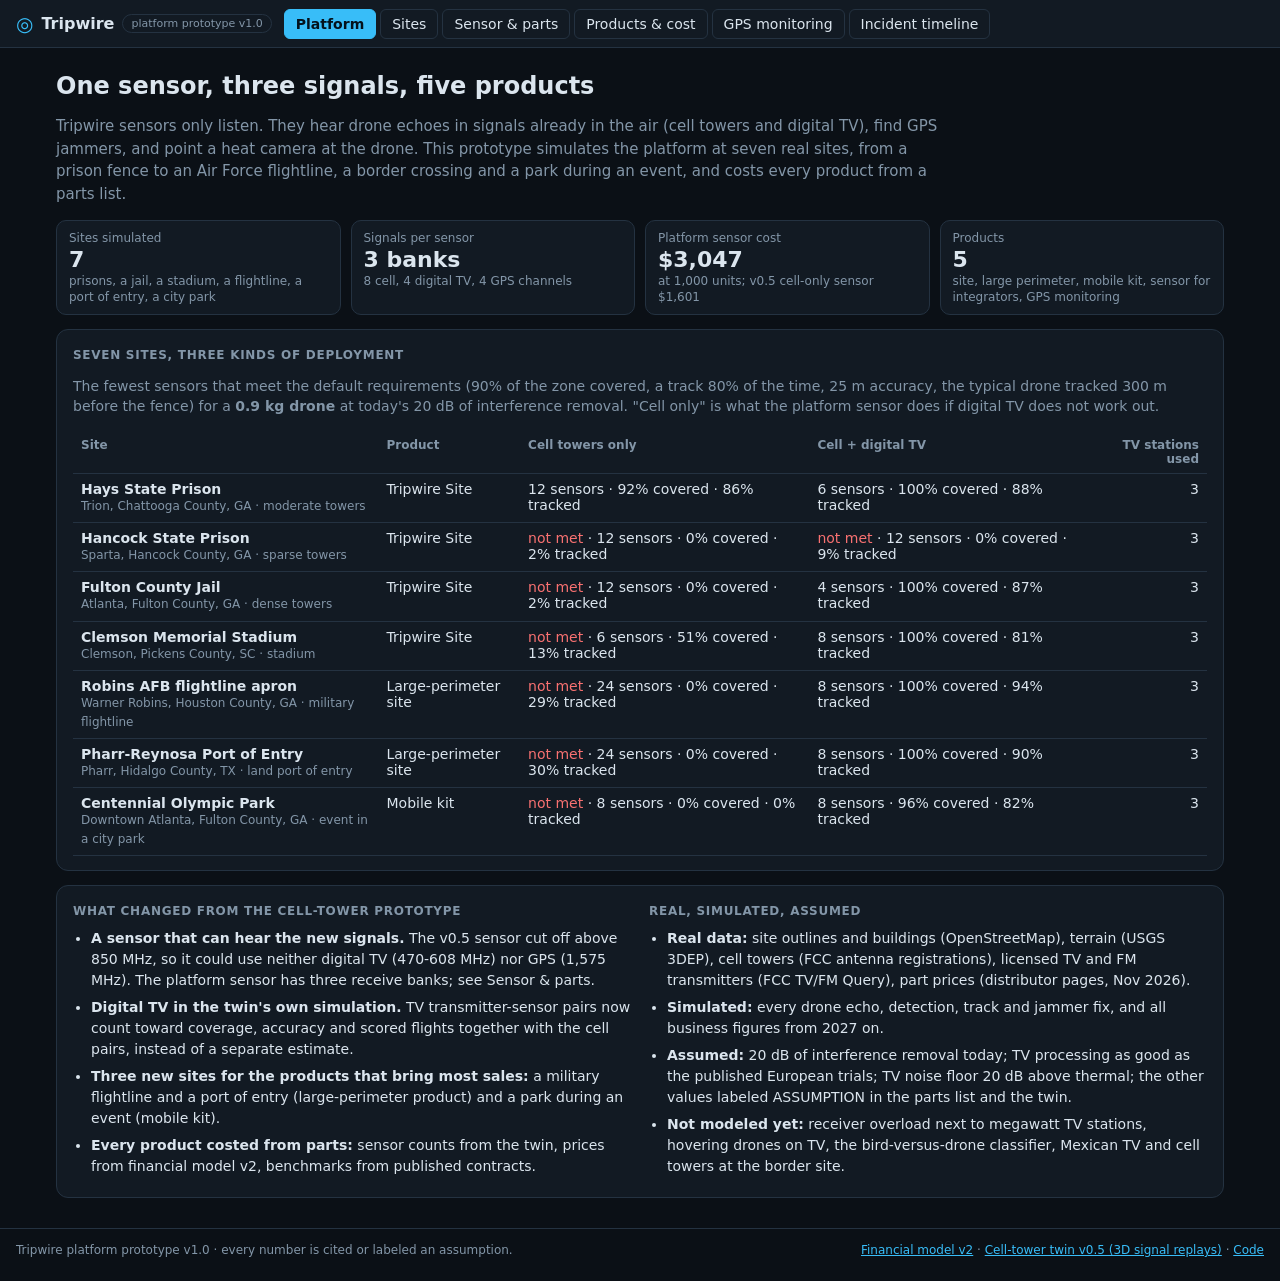
==== prototype/platform/index.html @ 8a62a935 "Platform prototype v1.0: new app (prototype/platform), TV fused into the twin, three-bank sensor par" ====
<!doctype html>
<html lang="en">
<head>
  <meta charset="utf-8" />
  <meta name="viewport" content="width=device-width, initial-scale=1" />
  <title>Tripwire Platform</title>
  <link rel="stylesheet" href="style.css" />
</head>
<body>
  <header>
    <div class="brand"><span class="logo">◎</span> Tripwire <span class="tag">platform prototype v1.0</span></div>
    <nav class="tabbar" role="tablist">
      <button role="tab" data-tab="platform" class="on">Platform</button>
      <button role="tab" data-tab="sites">Sites</button>
      <button role="tab" data-tab="sensor">Sensor &amp; parts</button>
      <button role="tab" data-tab="products">Products &amp; cost</button>
      <button role="tab" data-tab="gnss">GPS monitoring</button>
      <button role="tab" data-tab="timeline">Incident timeline</button>
    </nav>
  </header>

  <section class="tab on" id="tab-platform"><div class="page">
    <div class="hero">
      <h1>One sensor, three signals, five products</h1>
      <p class="lead">Tripwire sensors only listen. They hear drone echoes in signals already in the air (cell towers and digital TV), find GPS jammers, and point a heat camera at the drone. This prototype simulates the platform at seven real sites, from a prison fence to an Air Force flightline, a border crossing and a park during an event, and costs every product from a parts list.</p>
    </div>
    <div class="kpis" id="pfKpis"></div>
    <div class="sec">
      <h2>Seven sites, three kinds of deployment</h2>
      <p class="note">The fewest sensors that meet the default requirements (90% of the zone covered, a track 80% of the time, 25 m accuracy, the typical drone tracked 300 m before the fence) for a <b>0.9 kg drone</b> at today's 20 dB of interference removal. "Cell only" is what the platform sensor does if digital TV does not work out.</p>
      <div class="scrollx"><table class="cmp" id="pfSites"></table></div>
    </div>
    <div class="sec two">
      <div><h2>What changed from the cell-tower prototype</h2><ul class="list" id="pfChanged"></ul></div>
      <div><h2>Real, simulated, assumed</h2><ul class="list" id="pfReal"></ul></div>
    </div>
  </div></section>

  <section class="tab" id="tab-sites"><div class="page">
    <div class="ctlbar">
      <div class="seg" id="stSite"></div>
      <div class="seg" id="stDrone"></div>
      <div class="seg" id="stInterf"></div>
      <div class="seg" id="stBuild"></div>
      <div class="seg" id="stN"></div>
    </div>
    <div class="grid2">
      <div class="sec"><h2 id="stMapTitle">Coverage</h2><canvas id="stMap" width="560" height="560"></canvas>
        <div class="legend"><span><i class="sw s2"></i>located (3+ signal-sensor pairs)</span><span><i class="sw s1"></i>detected only</span><span><i class="sw s0"></i>not seen</span><span><i class="sw sz"></i>protected zone (outline + 150 m)</span><span><i class="dot"></i>sensor</span></div>
        <p class="note small" id="stMapNote"></p></div>
      <div>
        <div class="sec"><h2 id="stHead"></h2><p class="note" id="stFacts"></p><div class="checks" id="stChecks"></div></div>
        <div class="sec"><h2>What it costs</h2><div class="cards" id="stCost"></div><p class="note small" id="stCostNote"></p></div>
        <div class="sec"><h2>Signals used</h2><p class="note small" id="stSignals"></p></div>
      </div>
    </div>
  </div></section>

  <section class="tab" id="tab-sensor"><div class="page">
    <div class="hero"><h1>The platform sensor</h1><p class="lead" id="snLead"></p></div>
    <div class="banks" id="snBanks"></div>
    <div class="sec"><h2>Receiver board, 16 channels <span class="hint" id="snBoardHint"></span></h2><div class="scrollx"><table class="cmp bom" id="snBoard"></table></div><p class="note small" id="snBoardNote"></p></div>
    <div class="sec"><h2>The whole sensor</h2><div class="scrollx"><table class="cmp bom" id="snSensor"></table></div><p class="note small" id="snSensorNote"></p></div>
    <div class="sec two">
      <div><h2>Seed sensor (off-the-shelf radios, 2027-2029)</h2><div class="scrollx"><table class="cmp bom" id="snSeed"></table></div></div>
      <div><h2>What is still open</h2><ul class="list" id="snOpen"></ul></div>
    </div>
  </div></section>

  <section class="tab" id="tab-products"><div class="page">
    <div class="hero"><h1>Five products from one sensor</h1><p class="lead">Each product is the same sensor with what it needs around it. Our cost comes from the parts list and the twin's sensor counts; the price is the financial model v2 plan price; the benchmark is the cheapest comparable system we found.</p></div>
    <div class="scrollx"><table class="cmp" id="prTable"></table></div>
    <div class="cardgrid" id="prCards"></div>
  </div></section>

  <section class="tab" id="tab-gnss"><div class="page">
    <div class="hero"><h1>GPS jammer locator</h1><p class="lead">The same sensors listen on GPS L1 through their 4-element GPS array. A jammer raises the noise at every sensor; differences in arrival time and the bearings place it.</p></div>
    <div class="ctlbar"><div class="seg" id="gnSite"></div><div class="seg" id="gnClock"></div></div>
    <div class="grid2">
      <div class="sec"><h2>Error placing a 10 mW car jammer</h2><canvas id="gnMap" width="520" height="520"></canvas>
        <div class="legend"><span><i class="sw g1"></i>under 25 m</span><span><i class="sw g2"></i>under 100 m</span><span><i class="sw g3"></i>under 300 m</span><span><i class="sw g4"></i>worse</span><span><i class="sw g0"></i>not heard by enough sensors</span></div></div>
      <div class="sec"><h2>Three jammer positions</h2><div class="scrollx"><table class="cmp" id="gnTable"></table></div><p class="note small" id="gnNote"></p></div>
    </div>
  </div></section>

  <section class="tab" id="tab-timeline"><div class="page">
    <div class="hero"><h1>A contraband drop at Hays, second by second</h1><p class="lead" id="tlHead"></p></div>
    <ol class="timeline" id="tlEvents"></ol>
    <h2>Real cases at our kinds of site</h2>
    <div class="cardgrid" id="tlCases"></div>
  </div></section>

  <footer>
    <span>Tripwire platform prototype v1.0 · every number is cited or labeled an assumption.</span>
    <span id="links"></span>
  </footer>
  <script type="module" src="app.js"></script>
</body>
</html>
---- prototype/platform/style.css ----
:root {
  --bg: #0b1016; --panel: #121a23; --panel2: #18222d; --line: #243241; --text: #dbe5ee; --muted: #8396a8;
  --accent: #38bdf8; --ok: #34d399; --warn: #fbbf24; --bad: #f87171; --tv: #c4b5fd;
  font-family: ui-sans-serif, system-ui, -apple-system, 'Segoe UI', Roboto, sans-serif;
  color-scheme: dark;
}
* { box-sizing: border-box; }
html, body { margin: 0; background: var(--bg); color: var(--text); font-size: 14px; }
header { position: sticky; top: 0; z-index: 5; min-height: 48px; display: flex; flex-wrap: wrap; align-items: center; gap: 12px; padding: 6px 16px; border-bottom: 1px solid var(--line); background: var(--panel); }
.brand { font-weight: 650; font-size: 16px; display: flex; align-items: center; gap: 8px; white-space: nowrap; }
.logo { color: var(--accent); font-size: 20px; }
.tag { font-size: 11px; font-weight: 500; color: var(--muted); border: 1px solid var(--line); border-radius: 999px; padding: 2px 8px; }
.tabbar { display: flex; flex-wrap: wrap; gap: 4px; }
.tabbar button, .seg button { background: transparent; color: var(--text); border: 1px solid var(--line); border-radius: 6px; padding: 6px 11px; font: inherit; cursor: pointer; }
.tabbar button.on, .seg button.on { background: var(--accent); color: #04121c; border-color: var(--accent); font-weight: 600; }
.tab { display: none; } .tab.on { display: block; }
.page { max-width: 1200px; margin: 0 auto; padding: 16px; }
.hero h1 { font-size: 24px; margin: 8px 0 6px; }
.lead { color: var(--muted); font-size: 15px; line-height: 1.5; max-width: 900px; }
h2 { font-size: 12px; text-transform: uppercase; letter-spacing: .06em; color: var(--muted); margin: 4px 0 10px; font-weight: 650; }
.hint { text-transform: none; letter-spacing: 0; font-weight: 400; }
.sec { border: 1px solid var(--line); border-radius: 12px; background: var(--panel); padding: 14px 16px; margin: 14px 0; }
.two { display: grid; grid-template-columns: 1fr 1fr; gap: 18px; }
.sec.two > div { min-width: 0; }
.grid2 { display: grid; grid-template-columns: minmax(0, 600px) minmax(0, 1fr); gap: 14px; }
.note { color: var(--muted); line-height: 1.45; }
.small { font-size: 12px; }
.scrollx { overflow-x: auto; }
table.cmp { border-collapse: collapse; width: 100%; font-variant-numeric: tabular-nums; }
table.cmp th, table.cmp td { padding: 7px 8px; border-bottom: 1px solid var(--line); text-align: right; vertical-align: top; }
table.cmp th { color: var(--muted); font-weight: 600; font-size: 12px; }
table.cmp .l { text-align: left; }
table.cmp tr.total td { font-weight: 700; border-top: 2px solid var(--line); }
table.bom td.src { text-align: left; color: var(--muted); font-size: 12px; max-width: 360px; }
.ok { color: var(--ok); } .bad { color: var(--bad); } .warn { color: var(--warn); } .tvc { color: var(--tv); }
a { color: var(--accent); }
.kpis { display: grid; grid-template-columns: repeat(auto-fit, minmax(170px, 1fr)); gap: 10px; margin: 12px 0; }
.kpi { background: var(--panel); border: 1px solid var(--line); border-radius: 10px; padding: 10px 12px; }
.kpi small { display: block; color: var(--muted); font-size: 12px; }
.kpi b { display: block; font-size: 22px; margin-top: 2px; }
.kpi span { color: var(--muted); font-size: 12px; }
.list { margin: 0; padding-left: 18px; line-height: 1.5; } .list li { margin-bottom: 6px; }
.ctlbar { display: flex; flex-wrap: wrap; gap: 14px; margin: 6px 0 4px; }
.seg { display: flex; flex-wrap: wrap; gap: 4px; align-items: center; }
.seg .lab { color: var(--muted); font-size: 12px; margin-right: 4px; }
.seg button { font-size: 12px; padding: 5px 9px; }
canvas { width: 100%; height: auto; background: #0e151d; border-radius: 8px; display: block; }
.legend { display: flex; flex-wrap: wrap; gap: 6px 14px; color: var(--muted); font-size: 12px; margin-top: 8px; }
.sw { display: inline-block; width: 12px; height: 12px; border-radius: 3px; margin-right: 5px; vertical-align: -2px; }
.sw.s2 { background: #2f8f6a; } .sw.s1 { background: #8a6d1f; } .sw.s0 { background: #1b2530; border: 1px solid var(--line); } .sw.sz { border: 2px dashed #dbe5ee; }
.sw.g1 { background: #2E6B45; } .sw.g2 { background: #7FA88A; } .sw.g3 { background: #D9C79A; } .sw.g4 { background: #D9480F; } .sw.g0 { background: #3a4552; }
.dot { display: inline-block; width: 9px; height: 9px; border-radius: 50%; background: var(--accent); margin-right: 5px; }
.checks { display: grid; grid-template-columns: repeat(auto-fit, minmax(150px, 1fr)); gap: 8px; margin-top: 10px; }
.check { border: 1px solid var(--line); border-radius: 8px; padding: 8px 10px; }
.check small { display: block; color: var(--muted); font-size: 12px; } .check b { font-size: 18px; } .check span { display: block; font-size: 12px; margin-top: 2px; }
.check.pass { border-color: rgba(52, 211, 153, .6); } .check.fail { border-color: rgba(248, 113, 113, .6); }
.cards { display: grid; grid-template-columns: repeat(auto-fit, minmax(150px, 1fr)); gap: 8px; }
.card { background: var(--panel2); border-radius: 8px; padding: 8px 10px; } .card small { display: block; color: var(--muted); font-size: 12px; } .card b { display: block; font-size: 17px; margin-top: 2px; }
.banks { display: grid; grid-template-columns: repeat(auto-fit, minmax(240px, 1fr)); gap: 10px; margin: 10px 0; }
.bank { border: 1px solid var(--line); border-radius: 10px; padding: 12px; background: var(--panel); }
.bank h3 { margin: 0 0 4px; font-size: 15px; } .bank p { margin: 4px 0; color: var(--muted); line-height: 1.4; }
.bank.cell { border-top: 3px solid var(--accent); } .bank.tv { border-top: 3px solid var(--tv); } .bank.gps { border-top: 3px solid var(--warn); } .bank.core { border-top: 3px solid var(--muted); }
.cardgrid { display: grid; grid-template-columns: repeat(auto-fit, minmax(320px, 1fr)); gap: 12px; margin: 12px 0; }
.pcard { border: 1px solid var(--line); border-radius: 12px; background: var(--panel); padding: 12px 14px; }
.pcard h3 { margin: 0 0 4px; font-size: 16px; } .pcard p { color: var(--muted); margin: 4px 0 8px; line-height: 1.4; }
.pcard table { width: 100%; border-collapse: collapse; font-size: 13px; } .pcard td { padding: 4px 0; border-bottom: 1px solid var(--line); } .pcard td:last-child { text-align: right; font-variant-numeric: tabular-nums; }
.timeline { list-style: none; padding: 0; margin: 8px 0 16px; display: flex; flex-direction: column; gap: 6px; }
.timeline .ev { display: grid; grid-template-columns: 64px 130px 1fr; gap: 10px; padding: 8px 10px; border-left: 3px solid #A29E96; background: var(--panel); border-radius: 0 6px 6px 0; }
.timeline .t { font-family: ui-monospace, Menlo, monospace; font-weight: 600; } .timeline .who { font-weight: 600; }
.timeline .detect { border-color: var(--ok); } .timeline .camera { border-color: var(--tv); } .timeline .drone { border-color: var(--bad); } .timeline .people { border-color: var(--warn); } .timeline .evidence { border-color: var(--accent); }
footer { display: flex; flex-wrap: wrap; justify-content: space-between; gap: 10px; padding: 14px 16px 24px; color: var(--muted); font-size: 12px; border-top: 1px solid var(--line); }
@media (max-width: 860px) { .grid2, .two { grid-template-columns: 1fr; } .timeline .ev { grid-template-columns: 52px 1fr; } .timeline .who { grid-column: 2; } }
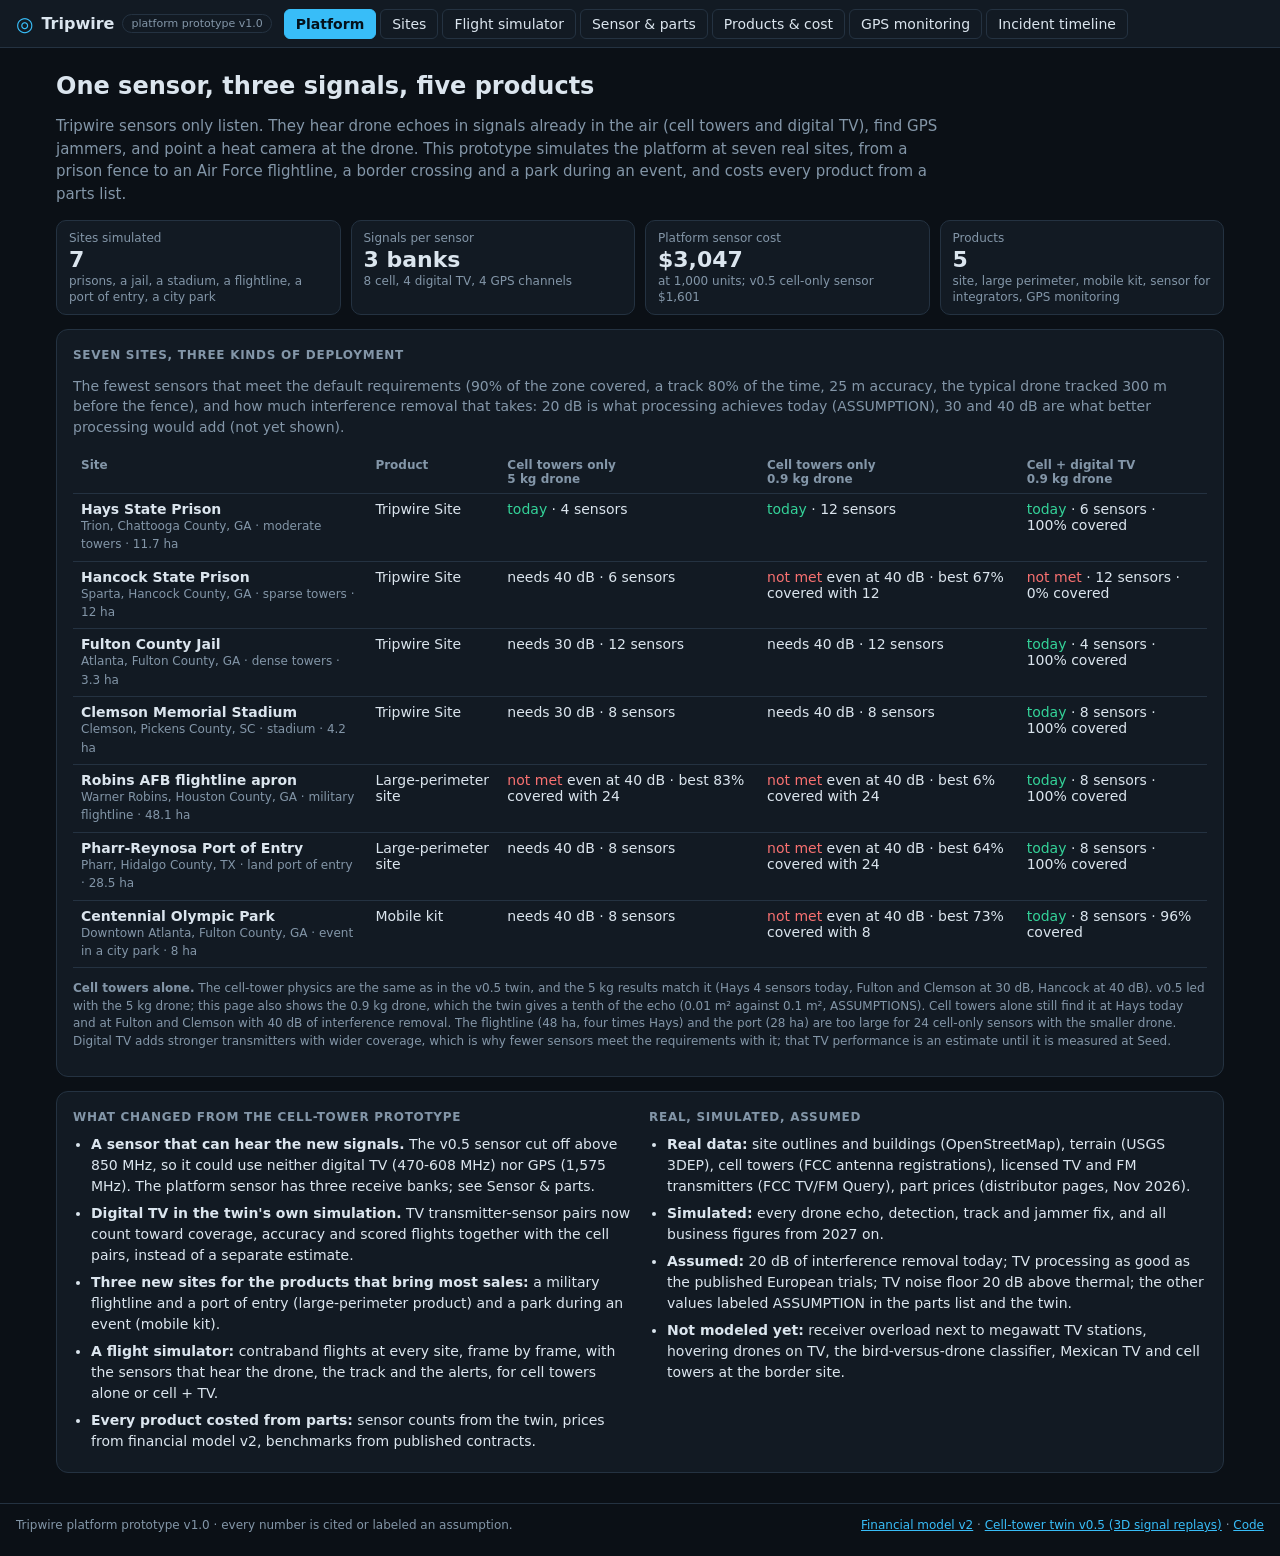
==== commit 7ee18726: "Platform v1.0: flight simulator tab, cell-only results for both drones, model v2 fed from the platfo" ====
--- a/prototype/platform/index.html
+++ b/prototype/platform/index.html
@@ -12,6 +12,7 @@
     <nav class="tabbar" role="tablist">
       <button role="tab" data-tab="platform" class="on">Platform</button>
       <button role="tab" data-tab="sites">Sites</button>
+      <button role="tab" data-tab="sim">Flight simulator</button>
       <button role="tab" data-tab="sensor">Sensor &amp; parts</button>
       <button role="tab" data-tab="products">Products &amp; cost</button>
       <button role="tab" data-tab="gnss">GPS monitoring</button>
@@ -27,8 +28,9 @@
     <div class="kpis" id="pfKpis"></div>
     <div class="sec">
       <h2>Seven sites, three kinds of deployment</h2>
-      <p class="note">The fewest sensors that meet the default requirements (90% of the zone covered, a track 80% of the time, 25 m accuracy, the typical drone tracked 300 m before the fence) for a <b>0.9 kg drone</b> at today's 20 dB of interference removal. "Cell only" is what the platform sensor does if digital TV does not work out.</p>
+      <p class="note">The fewest sensors that meet the default requirements (90% of the zone covered, a track 80% of the time, 25 m accuracy, the typical drone tracked 300 m before the fence), and how much interference removal that takes: 20 dB is what processing achieves today (ASSUMPTION), 30 and 40 dB are what better processing would add (not yet shown).</p>
       <div class="scrollx"><table class="cmp" id="pfSites"></table></div>
+      <p class="note small"><b>Cell towers alone.</b> The cell-tower physics are the same as in the v0.5 twin, and the 5 kg results match it (Hays 4 sensors today, Fulton and Clemson at 30 dB, Hancock at 40 dB). v0.5 led with the 5 kg drone; this page also shows the 0.9 kg drone, which the twin gives a tenth of the echo (0.01 m&sup2; against 0.1 m&sup2;, ASSUMPTIONS). Cell towers alone still find it at Hays today and at Fulton and Clemson with 40 dB of interference removal. The flightline (48 ha, four times Hays) and the port (28 ha) are too large for 24 cell-only sensors with the smaller drone. Digital TV adds stronger transmitters with wider coverage, which is why fewer sensors meet the requirements with it; that TV performance is an estimate until it is measured at Seed.</p>
     </div>
     <div class="sec two">
       <div><h2>What changed from the cell-tower prototype</h2><ul class="list" id="pfChanged"></ul></div>
@@ -52,6 +54,27 @@
         <div class="sec"><h2 id="stHead"></h2><p class="note" id="stFacts"></p><div class="checks" id="stChecks"></div></div>
         <div class="sec"><h2>What it costs</h2><div class="cards" id="stCost"></div><p class="note small" id="stCostNote"></p></div>
         <div class="sec"><h2>Signals used</h2><p class="note small" id="stSignals"></p></div>
+      </div>
+    </div>
+  </div></section>
+
+  <section class="tab" id="tab-sim"><div class="page">
+    <div class="ctlbar">
+      <div class="seg" id="smSite"></div>
+      <div class="seg" id="smDrone"></div>
+      <div class="seg" id="smSig"></div>
+      <div class="seg" id="smInterf"></div>
+      <div class="seg" id="smFlight"></div>
+    </div>
+    <div class="grid2">
+      <div class="sec"><h2 id="smTitle">Flight</h2><canvas id="smMap" width="620" height="620"></canvas>
+        <div class="player"><button id="smPlay">Play</button><div class="seg" id="smSpeed"></div><input type="range" id="smTime" min="0" max="100" value="0"><span id="smClock" class="mono">0 s</span></div>
+        <div class="legend"><span><i class="ln cl"></i>sensor hears the drone in a cell-tower echo</span><span><i class="ln tvl"></i>in a TV echo</span><span><i class="dot dr"></i>drone (true position)</span><span><i class="dot tk"></i>Tripwire track</span><span><i class="dot lc"></i>located, track not confirmed yet</span><span><i class="tri"></i>cell tower (outline: beyond the view)</span><span><i class="dot tvd"></i>TV station direction</span><span><i class="sw s2"></i>coverage map behind</span></div>
+      </div>
+      <div>
+        <div class="sec"><h2>Now</h2><div class="cards" id="smNow"></div></div>
+        <div class="sec"><h2>What happens on this flight</h2><ol class="timeline" id="smEvents"></ol></div>
+        <div class="sec"><h2>This flight in numbers</h2><div class="cards" id="smSum"></div><p class="note small" id="smNote"></p></div>
       </div>
     </div>
   </div></section>
--- a/prototype/platform/style.css
+++ b/prototype/platform/style.css
@@ -68,5 +68,16 @@
 .timeline .ev { display: grid; grid-template-columns: 64px 130px 1fr; gap: 10px; padding: 8px 10px; border-left: 3px solid #A29E96; background: var(--panel); border-radius: 0 6px 6px 0; }
 .timeline .t { font-family: ui-monospace, Menlo, monospace; font-weight: 600; } .timeline .who { font-weight: 600; }
 .timeline .detect { border-color: var(--ok); } .timeline .camera { border-color: var(--tv); } .timeline .drone { border-color: var(--bad); } .timeline .people { border-color: var(--warn); } .timeline .evidence { border-color: var(--accent); }
+.player { display: flex; align-items: center; gap: 10px; margin-top: 8px; flex-wrap: wrap; }
+.player button#smPlay { background: var(--accent); color: #04121c; border: 0; border-radius: 6px; padding: 6px 14px; font: inherit; font-weight: 600; cursor: pointer; }
+.player input[type=range] { flex: 1; min-width: 140px; }
+.mono { font-family: ui-monospace, Menlo, monospace; }
+.ln { display: inline-block; width: 16px; height: 0; border-top: 2px solid; margin-right: 5px; vertical-align: 3px; } .ln.cl { border-color: #38bdf8; } .ln.tvl { border-color: #c4b5fd; }
+.dot.dr { background: #f87171; } .dot.tk { background: #34d399; } .dot.lc { background: #fbbf24; }
+.tri { display: inline-block; width: 0; height: 0; border-left: 5px solid transparent; border-right: 5px solid transparent; border-bottom: 9px solid #8396a8; margin-right: 5px; }
+.card.live b { color: var(--ok); } .card.warnc b { color: var(--warn); } .card.off b { color: var(--muted); }
 footer { display: flex; flex-wrap: wrap; justify-content: space-between; gap: 10px; padding: 14px 16px 24px; color: var(--muted); font-size: 12px; border-top: 1px solid var(--line); }
 @media (max-width: 860px) { .grid2, .two { grid-template-columns: 1fr; } .timeline .ev { grid-template-columns: 52px 1fr; } .timeline .who { grid-column: 2; } }
+#smEvents .ev { cursor: pointer; opacity: .5; font-size: 13px; grid-template-columns: 48px 76px 1fr; }
+#smEvents .ev.past { opacity: 1; }
+.dot.tvd { background: #c4b5fd; }
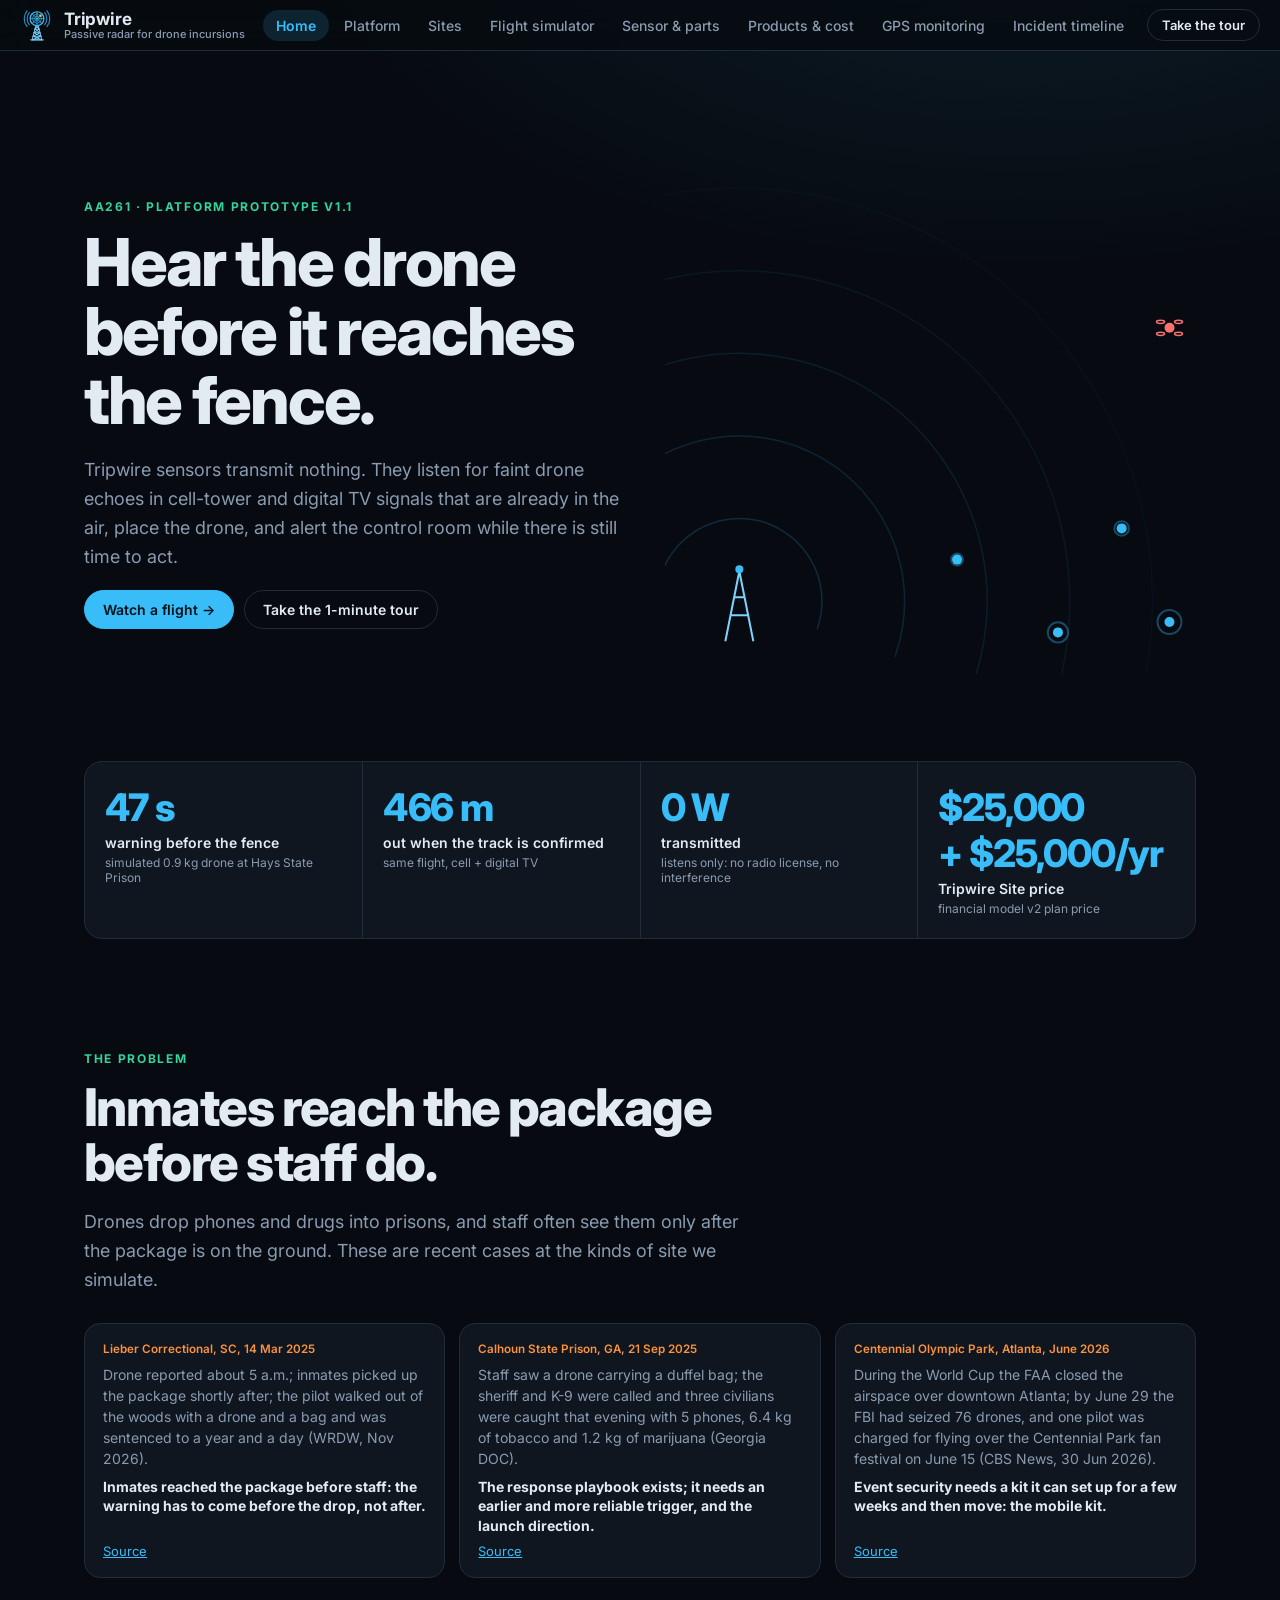
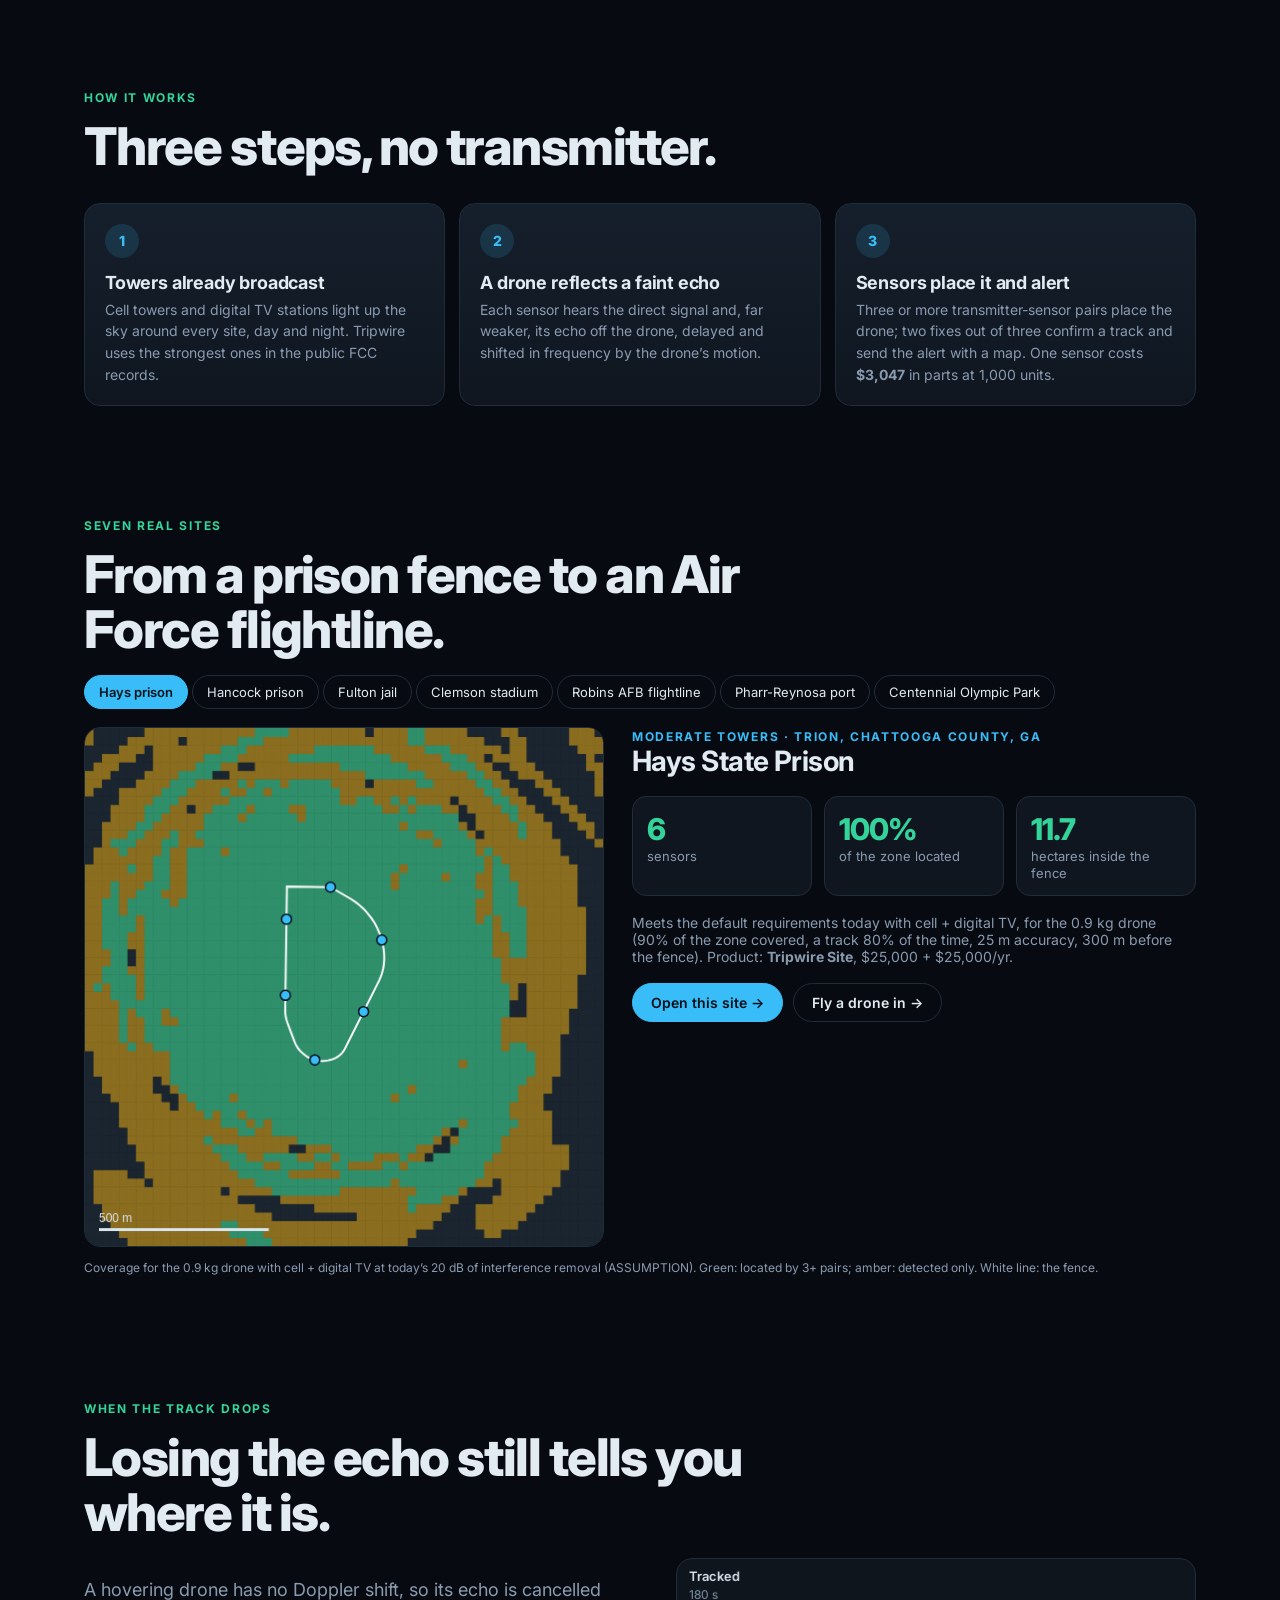
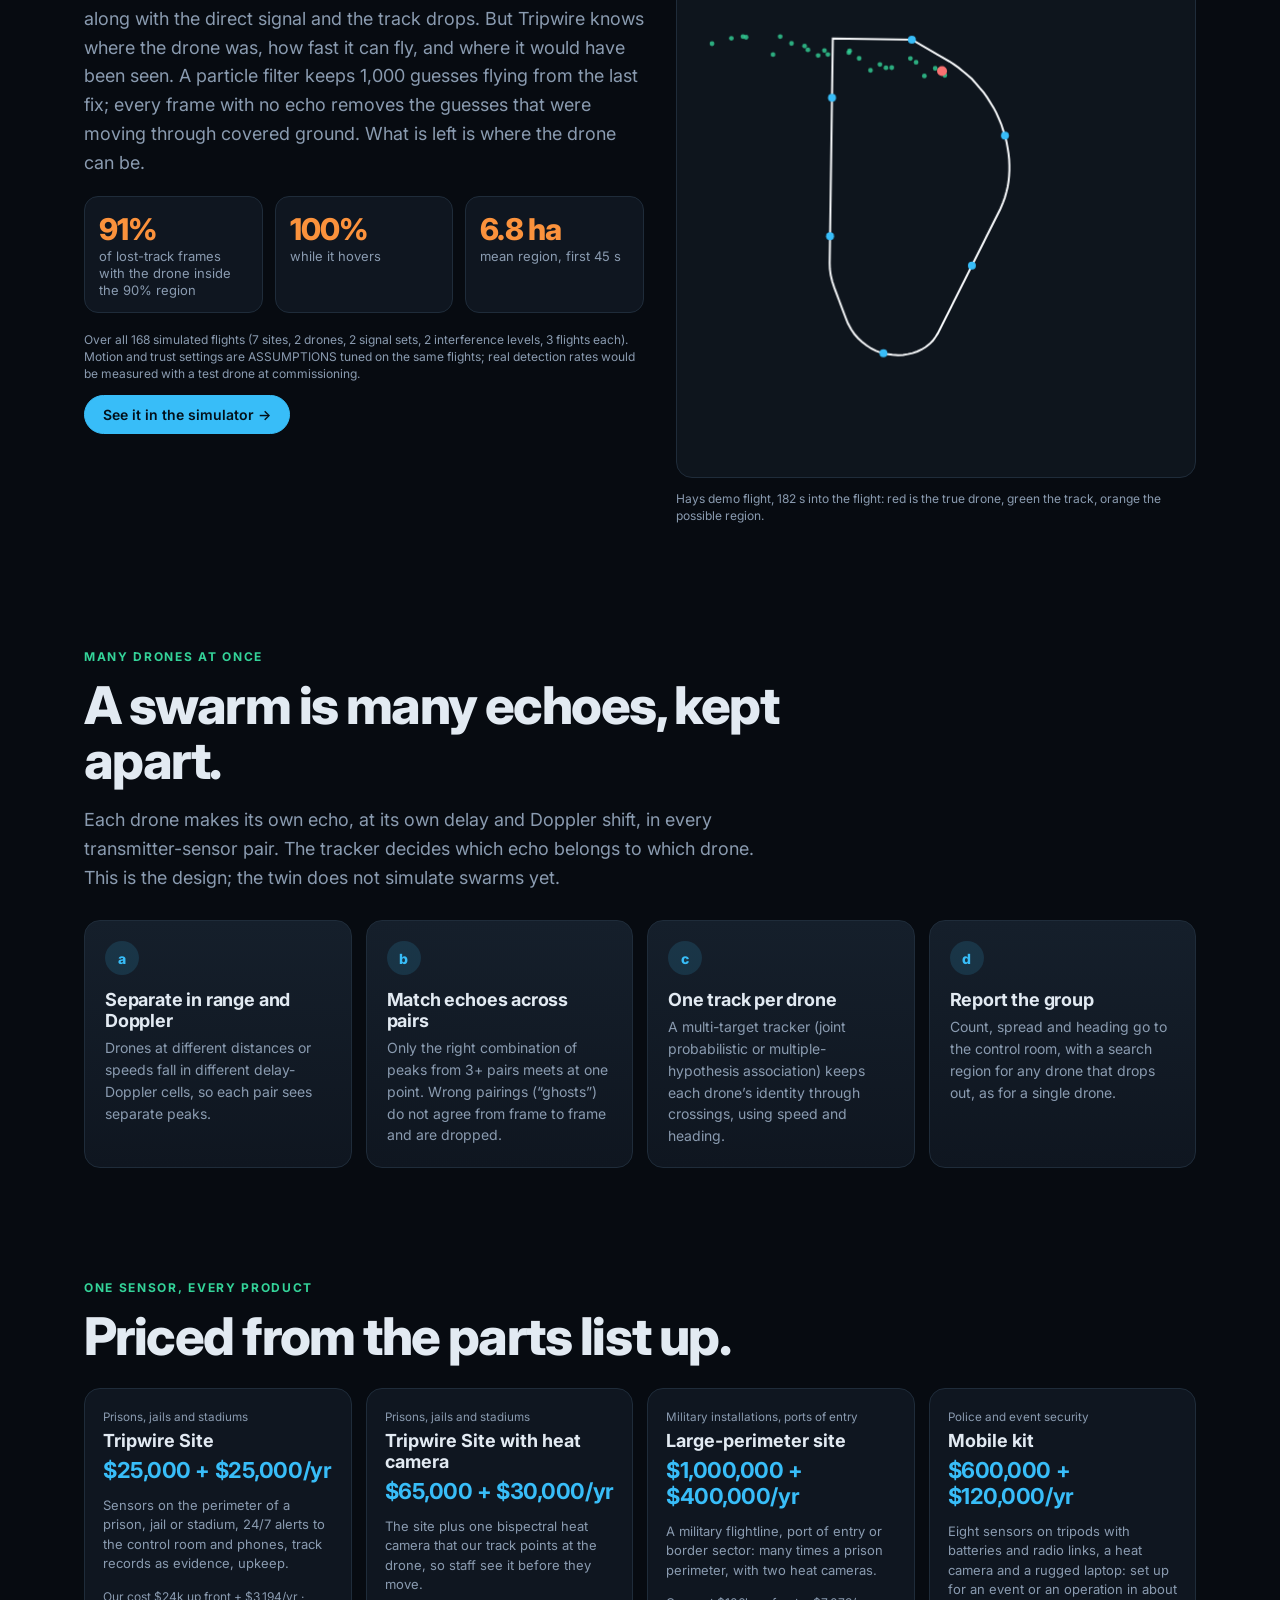
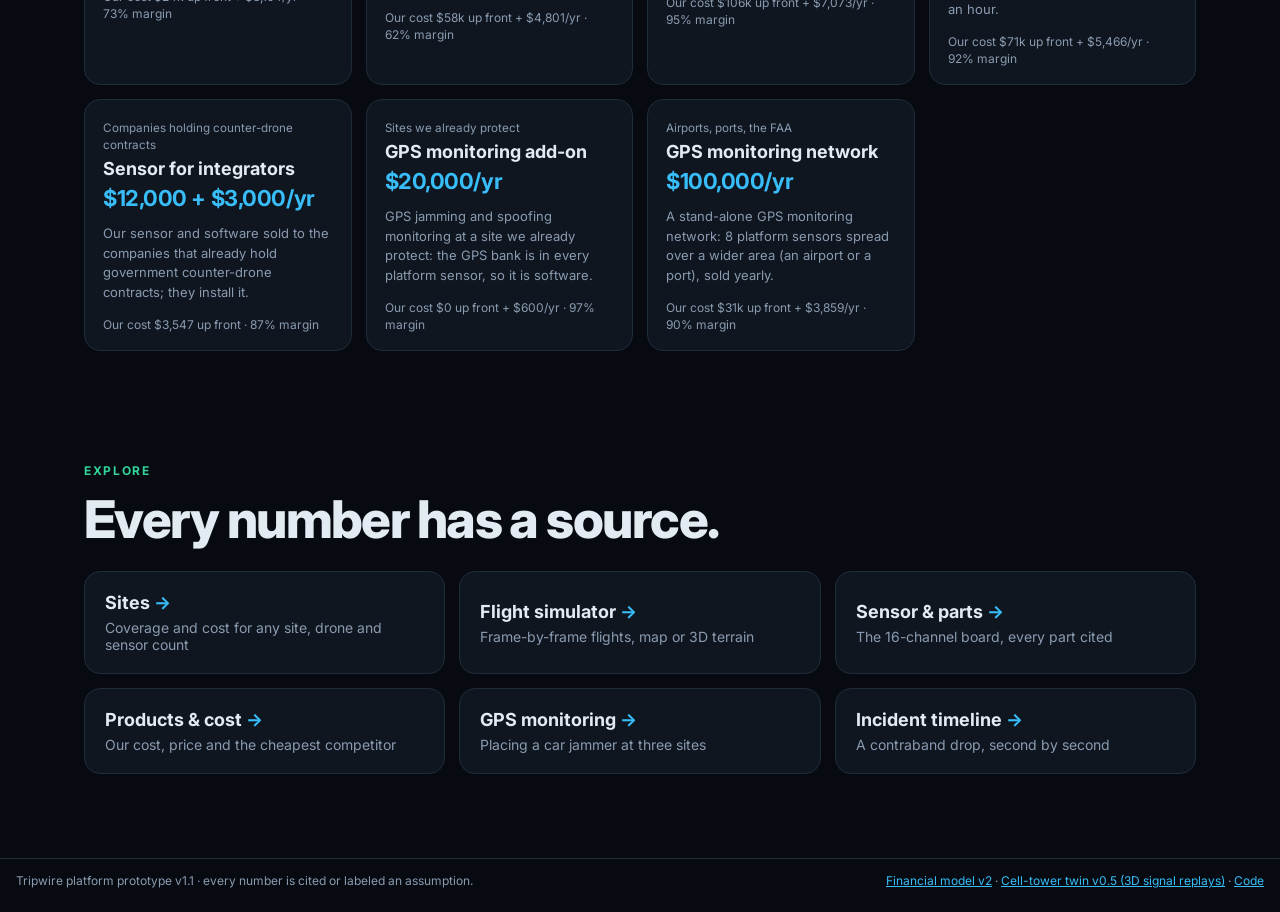
==== commit 299a0cc0: "Platform app v1.1: lost-track search region, Home page, guided tour, logo - searchzone.js: particle " ====
--- a/prototype/platform/index.html
+++ b/prototype/platform/index.html
@@ -4,13 +4,18 @@
   <meta charset="utf-8" />
   <meta name="viewport" content="width=device-width, initial-scale=1" />
   <title>Tripwire Platform</title>
+  <link rel="icon" href="brand/logo-a.svg" type="image/svg+xml" />
+  <link rel="preconnect" href="https://fonts.googleapis.com" />
+  <link href="https://fonts.googleapis.com/css2?family=Inter:wght@400;500;600;700;800&display=swap" rel="stylesheet" />
   <link rel="stylesheet" href="style.css" />
+  <script type="importmap">{ "imports": { "three": "https://unpkg.com/three@0.160.0/build/three.module.js", "three/addons/": "https://unpkg.com/three@0.160.0/examples/jsm/" } }</script>
 </head>
 <body>
   <header>
-    <div class="brand"><span class="logo">◎</span> Tripwire <span class="tag">platform prototype v1.0</span></div>
+    <a class="brand" href="#home" data-go="home"><img src="brand/logo-a.svg" alt="" width="34" height="34"><span><b>Tripwire</b><small>Passive radar for drone incursions</small></span></a>
     <nav class="tabbar" role="tablist">
-      <button role="tab" data-tab="platform" class="on">Platform</button>
+      <button role="tab" data-tab="home" class="on">Home</button>
+      <button role="tab" data-tab="platform">Platform</button>
       <button role="tab" data-tab="sites">Sites</button>
       <button role="tab" data-tab="sim">Flight simulator</button>
       <button role="tab" data-tab="sensor">Sensor &amp; parts</button>
@@ -18,9 +23,93 @@
       <button role="tab" data-tab="gnss">GPS monitoring</button>
       <button role="tab" data-tab="timeline">Incident timeline</button>
     </nav>
+    <button class="pill ghost tourbtn" id="tourBtn">Take the tour</button>
   </header>
 
-  <section class="tab on" id="tab-platform"><div class="page">
+  <section class="tab on" id="tab-home">
+    <div class="story hero2">
+      <div id="hmHeroText">
+        <p class="kicker rv">AA261 · platform prototype v1.1</p>
+        <h1 class="rv">Hear the drone before it reaches the fence.</h1>
+        <p class="lead rv">Tripwire sensors transmit nothing. They listen for faint drone echoes in cell-tower and digital TV signals that are already in the air, place the drone, and alert the control room while there is still time to act.</p>
+        <div class="row rv"><button class="pill" id="hmWatch">Watch a flight →</button><button class="pill ghost" id="hmTour">Take the 1-minute tour</button></div>
+      </div>
+      <canvas id="hmHero" aria-label="Illustration: a tower broadcasts, the drone reflects, sensors hear the echo"></canvas>
+    </div>
+    <div class="story tight"><div class="stats" id="hmStats"></div></div>
+
+    <div class="story">
+      <p class="kicker rv">The problem</p>
+      <h2 class="big rv">Inmates reach the package before staff do.</h2>
+      <p class="lead rv">Drones drop phones and drugs into prisons, and staff often see them only after the package is on the ground. These are recent cases at the kinds of site we simulate.</p>
+      <div class="cases" id="hmCases"></div>
+    </div>
+
+    <div class="story">
+      <p class="kicker rv">How it works</p>
+      <h2 class="big rv">Three steps, no transmitter.</h2>
+      <div class="steps">
+        <article class="step rv"><i>1</i><h3>Towers already broadcast</h3><p>Cell towers and digital TV stations light up the sky around every site, day and night. Tripwire uses the strongest ones in the public FCC records.</p></article>
+        <article class="step rv"><i>2</i><h3>A drone reflects a faint echo</h3><p>Each sensor hears the direct signal and, far weaker, its echo off the drone, delayed and shifted in frequency by the drone’s motion.</p></article>
+        <article class="step rv"><i>3</i><h3>Sensors place it and alert</h3><p>Three or more transmitter-sensor pairs place the drone; two fixes out of three confirm a track and send the alert with a map. One sensor costs <b id="hmSensorCost">–</b> in parts at 1,000 units.</p></article>
+      </div>
+    </div>
+
+    <div class="story" id="hmExplorer">
+      <p class="kicker rv">Seven real sites</p>
+      <h2 class="big rv">From a prison fence to an Air Force flightline.</h2>
+      <div class="seg chips rv" id="hmSites"></div>
+      <div class="explorer rv"><canvas id="hmMap" width="520" height="520"></canvas><div id="hmSiteInfo"></div></div>
+      <p class="note small">Coverage for the 0.9 kg drone with cell + digital TV at today’s 20 dB of interference removal (ASSUMPTION). Green: located by 3+ pairs; amber: detected only. White line: the fence.</p>
+    </div>
+
+    <div class="story">
+      <p class="kicker rv">When the track drops</p>
+      <h2 class="big rv">Losing the echo still tells you where it is.</h2>
+      <div class="split">
+        <div class="rv">
+          <p class="lead">A hovering drone has no Doppler shift, so its echo is cancelled along with the direct signal and the track drops. But Tripwire knows where the drone was, how fast it can fly, and where it would have been seen. A particle filter keeps 1,000 guesses flying from the last fix; every frame with no echo removes the guesses that were moving through covered ground. What is left is where the drone can be.</p>
+          <div class="big3"><div><b>91%</b><span>of lost-track frames with the drone inside the 90% region</span></div><div><b>100%</b><span>while it hovers</span></div><div><b>6.8 ha</b><span>mean region, first 45 s</span></div></div>
+          <p class="note small">Over all 168 simulated flights (7 sites, 2 drones, 2 signal sets, 2 interference levels, 3 flights each). Motion and trust settings are ASSUMPTIONS tuned on the same flights; real detection rates would be measured with a test drone at commissioning.</p>
+          <button class="pill" id="hmLostGo">See it in the simulator →</button>
+        </div>
+        <div class="rv"><canvas id="hmLost" width="520" height="520"></canvas><p class="note small">Hays demo flight, <span id="hmLostWhen"></span>: red is the true drone, green the track, orange the possible region.</p></div>
+      </div>
+    </div>
+
+    <div class="story">
+      <p class="kicker rv">Many drones at once</p>
+      <h2 class="big rv">A swarm is many echoes, kept apart.</h2>
+      <p class="lead rv">Each drone makes its own echo, at its own delay and Doppler shift, in every transmitter-sensor pair. The tracker decides which echo belongs to which drone. This is the design; the twin does not simulate swarms yet.</p>
+      <div class="steps four">
+        <article class="step rv"><i>a</i><h3>Separate in range and Doppler</h3><p>Drones at different distances or speeds fall in different delay-Doppler cells, so each pair sees separate peaks.</p></article>
+        <article class="step rv"><i>b</i><h3>Match echoes across pairs</h3><p>Only the right combination of peaks from 3+ pairs meets at one point. Wrong pairings (“ghosts”) do not agree from frame to frame and are dropped.</p></article>
+        <article class="step rv"><i>c</i><h3>One track per drone</h3><p>A multi-target tracker (joint probabilistic or multiple-hypothesis association) keeps each drone’s identity through crossings, using speed and heading.</p></article>
+        <article class="step rv"><i>d</i><h3>Report the group</h3><p>Count, spread and heading go to the control room, with a search region for any drone that drops out, as for a single drone.</p></article>
+      </div>
+    </div>
+
+    <div class="story">
+      <p class="kicker rv">One sensor, every product</p>
+      <h2 class="big rv">Priced from the parts list up.</h2>
+      <div class="prods" id="hmProducts"></div>
+    </div>
+
+    <div class="story">
+      <p class="kicker rv">Explore</p>
+      <h2 class="big rv">Every number has a source.</h2>
+      <div class="tiles">
+        <button class="tile rv" data-go="sites"><b>Sites</b><span>Coverage and cost for any site, drone and sensor count</span></button>
+        <button class="tile rv" data-go="sim"><b>Flight simulator</b><span>Frame-by-frame flights, map or 3D terrain</span></button>
+        <button class="tile rv" data-go="sensor"><b>Sensor &amp; parts</b><span>The 16-channel board, every part cited</span></button>
+        <button class="tile rv" data-go="products"><b>Products &amp; cost</b><span>Our cost, price and the cheapest competitor</span></button>
+        <button class="tile rv" data-go="gnss"><b>GPS monitoring</b><span>Placing a car jammer at three sites</span></button>
+        <button class="tile rv" data-go="timeline"><b>Incident timeline</b><span>A contraband drop, second by second</span></button>
+      </div>
+    </div>
+  </section>
+
+  <section class="tab" id="tab-platform"><div class="page">
     <div class="hero">
       <h1>One sensor, three signals, five products</h1>
       <p class="lead">Tripwire sensors only listen. They hear drone echoes in signals already in the air (cell towers and digital TV), find GPS jammers, and point a heat camera at the drone. This prototype simulates the platform at seven real sites, from a prison fence to an Air Force flightline, a border crossing and a park during an event, and costs every product from a parts list.</p>
@@ -67,9 +156,9 @@
       <div class="seg" id="smFlight"></div>
     </div>
     <div class="grid2">
-      <div class="sec"><h2 id="smTitle">Flight</h2><canvas id="smMap" width="620" height="620"></canvas>
+      <div class="sec"><div class="seg" id="smView"></div><h2 id="smTitle">Flight</h2><canvas id="smMap" width="620" height="620"></canvas><div class="view3d" id="sm3d" style="display:none"></div>
         <div class="player"><button id="smPlay">Play</button><div class="seg" id="smSpeed"></div><input type="range" id="smTime" min="0" max="100" value="0"><span id="smClock" class="mono">0 s</span></div>
-        <div class="legend"><span><i class="ln cl"></i>sensor hears the drone in a cell-tower echo</span><span><i class="ln tvl"></i>in a TV echo</span><span><i class="dot dr"></i>drone (true position)</span><span><i class="dot tk"></i>Tripwire track</span><span><i class="dot lc"></i>located, track not confirmed yet</span><span><i class="tri"></i>cell tower (outline: beyond the view)</span><span><i class="dot tvd"></i>TV station direction</span><span><i class="sw s2"></i>coverage map behind</span></div>
+        <div class="legend"><span><i class="ln cl"></i>sensor hears the drone in a cell-tower echo</span><span><i class="ln tvl"></i>in a TV echo</span><span><i class="dot dr"></i>drone (true position)</span><span><i class="dot tk"></i>Tripwire track</span><span><i class="dot lc"></i>located, track not confirmed yet</span><span><i class="tri"></i>cell tower (outline: beyond the view)</span><span><i class="dot tvd"></i>TV station direction</span><span><i class="sw zn"></i>possible region after a lost track (90%)</span><span><i class="sw s2"></i>coverage map behind</span></div>
       </div>
       <div>
         <div class="sec"><h2>Now</h2><div class="cards" id="smNow"></div></div>
@@ -114,7 +203,7 @@
   </div></section>
 
   <footer>
-    <span>Tripwire platform prototype v1.0 · every number is cited or labeled an assumption.</span>
+    <span>Tripwire platform prototype v1.1 · every number is cited or labeled an assumption.</span>
     <span id="links"></span>
   </footer>
   <script type="module" src="app.js"></script>
--- a/prototype/platform/style.css
+++ b/prototype/platform/style.css
@@ -81,3 +81,95 @@
 #smEvents .ev { cursor: pointer; opacity: .5; font-size: 13px; grid-template-columns: 48px 76px 1fr; }
 #smEvents .ev.past { opacity: 1; }
 .dot.tvd { background: #c4b5fd; }
+#smView { margin-bottom: 8px; }
+.view3d { position: relative; width: 100%; aspect-ratio: 1 / 1; border-radius: 8px; overflow: hidden; background: #0e151d;  isolation: isolate; }
+.view3d canvas { position: absolute; inset: 0; border-radius: 0; }
+.view3d .msg { position: absolute; inset: 0; display: grid; place-items: center; color: var(--muted); padding: 20px; text-align: center; }
+.label3d { color: var(--text); font-size: 11px; background: rgba(11, 16, 22, .75); padding: 2px 6px; border-radius: 4px; white-space: nowrap; }
+.label3d.tx { color: var(--tv); } .label3d.rx { color: var(--accent); } .label3d.trk { color: var(--ok); } .label3d.dr { color: #fda4af; } .label3d.zn { color: #fdba74; }
+.follow3d { position: absolute; top: 10px; right: 10px; z-index: 2; background: rgba(11, 16, 22, .8); color: var(--text); border: 1px solid var(--line); border-radius: 6px; padding: 5px 10px; font: inherit; font-size: 12px; cursor: pointer; }
+.follow3d.on { border-color: var(--accent); color: var(--accent); }
+
+.card.zonec b { color: #fb923c; }
+.sw.zn { background: rgba(251,146,60,.7); }
+
+/* ---------------------------------------------------------------- v1.1 design: scroll story, fresh header, tour */
+:root { --bg: #070b11; --panel: #0f1620; --panel2: #151f2b; --line: #1f2c3a; --text: #e2eaf2; --muted: #8a9bb0; --orange: #fb923c;
+  font-family: Inter, ui-sans-serif, system-ui, -apple-system, 'Segoe UI', Roboto, sans-serif; }
+html { scroll-behavior: smooth; }
+body { background: radial-gradient(1200px 600px at 80% -10%, rgba(56,189,248,.10), transparent 60%), var(--bg); background-attachment: fixed; }
+header { background: rgba(7,11,17,.82); backdrop-filter: blur(12px); -webkit-backdrop-filter: blur(12px); padding: 8px 20px; gap: 18px; flex-wrap: nowrap; }
+.brand { text-decoration: none; color: var(--text); gap: 10px; }
+.brand span { display: flex; flex-direction: column; line-height: 1.1; }
+.brand b { font-size: 17px; letter-spacing: -.01em; } .brand small { font-size: 11px; color: var(--muted); font-weight: 500; }
+.tabbar { flex-wrap: nowrap; overflow-x: auto; scrollbar-width: none; flex: 1; gap: 2px; }
+.tabbar::-webkit-scrollbar { display: none; }
+.tabbar button { border: 0; border-radius: 999px; padding: 7px 13px; white-space: nowrap; color: var(--muted); font-weight: 500; }
+.tabbar button:hover { color: var(--text); background: rgba(255,255,255,.04); }
+.tabbar button.on { background: rgba(56,189,248,.14); color: var(--accent); border: 0; }
+.seg button { border-radius: 999px; }
+.pill { background: var(--accent); color: #031019; border: 1px solid var(--accent); border-radius: 999px; padding: 10px 18px; font: inherit; font-weight: 600; cursor: pointer; transition: transform .15s, box-shadow .15s; }
+.pill:hover { transform: translateY(-1px); box-shadow: 0 6px 24px rgba(56,189,248,.28); }
+.pill.ghost { background: transparent; color: var(--text); border-color: var(--line); }
+.pill.ghost:hover { border-color: var(--accent); box-shadow: none; }
+.tourbtn { padding: 7px 14px; white-space: nowrap; font-size: 13px; }
+.sec { border-radius: 16px; }
+.row { display: flex; flex-wrap: wrap; gap: 10px; margin-top: 18px; }
+.muted { color: var(--muted); }
+
+.story { max-width: 1160px; margin: 0 auto; padding: 88px 24px 24px; }
+.story.tight { padding-top: 8px; }
+.kicker { color: var(--ok); text-transform: uppercase; letter-spacing: .14em; font-size: 12px; font-weight: 700; margin: 0 0 14px; }
+.story h1 { font-size: clamp(38px, 5.2vw, 66px); line-height: 1.04; letter-spacing: -.035em; margin: 0 0 22px; font-weight: 800; max-width: 15ch; }
+h2.big { font-size: clamp(30px, 4.2vw, 52px); line-height: 1.06; letter-spacing: -.03em; color: var(--text); text-transform: none; font-weight: 800; margin: 0 0 18px; max-width: 20ch; }
+.story .lead { font-size: 18px; line-height: 1.6; max-width: 62ch; }
+.hero2 { display: grid; grid-template-columns: 1.05fr 1fr; gap: 24px; align-items: center; min-height: min(78vh, 720px); padding-top: 48px; }
+#hmHero { width: 100%; height: min(60vh, 520px); background: transparent; }
+.stats { display: grid; grid-template-columns: repeat(4, 1fr); gap: 1px; background: var(--line); border: 1px solid var(--line); border-radius: 18px; overflow: hidden; }
+.stat { background: var(--panel); padding: 22px 20px; }
+.stat b { display: block; font-size: clamp(26px, 3vw, 38px); letter-spacing: -.03em; font-weight: 800; color: var(--accent); }
+.stat span { display: block; font-weight: 600; margin-top: 4px; } .stat small { display: block; color: var(--muted); font-size: 12px; margin-top: 4px; }
+.cases { display: grid; grid-template-columns: repeat(3, 1fr); gap: 14px; margin-top: 28px; }
+.case { background: var(--panel); border: 1px solid var(--line); border-radius: 16px; padding: 18px; display: flex; flex-direction: column; gap: 8px; }
+.case small { color: var(--orange); font-weight: 600; } .case p { color: var(--muted); margin: 0; line-height: 1.5; } .case b { line-height: 1.4; } .case a { font-size: 13px; margin-top: auto; }
+.steps { display: grid; grid-template-columns: repeat(3, 1fr); gap: 14px; margin-top: 28px; }
+.steps.four { grid-template-columns: repeat(4, 1fr); }
+.step { background: linear-gradient(180deg, var(--panel2), var(--panel)); border: 1px solid var(--line); border-radius: 16px; padding: 20px; }
+.step i { font-style: normal; display: inline-grid; place-items: center; width: 34px; height: 34px; border-radius: 50%; background: rgba(56,189,248,.14); color: var(--accent); font-weight: 800; }
+.step h3 { margin: 14px 0 6px; font-size: 18px; letter-spacing: -.01em; } .step p { color: var(--muted); line-height: 1.55; margin: 0; }
+.chips { margin: 8px 0 18px; } .chips button { padding: 8px 14px; font-size: 13px; }
+.explorer { display: grid; grid-template-columns: minmax(0, 520px) 1fr; gap: 28px; align-items: start; }
+.explorer canvas, #hmLost { border-radius: 16px; border: 1px solid var(--line); }
+#hmSiteInfo h3 { font-size: 28px; letter-spacing: -.02em; margin: 0 0 16px; }
+#hmSiteInfo .kicker { color: var(--accent); }
+.big3 { display: grid; grid-template-columns: repeat(3, 1fr); gap: 12px; margin: 18px 0; }
+.big3 div { background: var(--panel); border: 1px solid var(--line); border-radius: 14px; padding: 14px; }
+.big3 b { display: block; font-size: 30px; font-weight: 800; letter-spacing: -.03em; color: var(--ok); } .big3 span { color: var(--muted); font-size: 13px; }
+.split { display: grid; grid-template-columns: 1fr minmax(0, 520px); gap: 32px; align-items: start; }
+.split .big3 b { color: var(--orange); }
+.prods { display: grid; grid-template-columns: repeat(auto-fit, minmax(260px, 1fr)); gap: 14px; margin-top: 24px; }
+.prod { background: var(--panel); border: 1px solid var(--line); border-radius: 16px; padding: 18px; }
+.prod small { color: var(--muted); } .prod h3 { margin: 6px 0; font-size: 18px; } .prod b { font-size: 22px; color: var(--accent); letter-spacing: -.02em; }
+.prod p { color: var(--muted); line-height: 1.5; font-size: 13px; } .prod > span { font-size: 12px; }
+.tiles { display: grid; grid-template-columns: repeat(3, 1fr); gap: 14px; margin: 24px 0 60px; }
+.tile { text-align: left; font: inherit; color: var(--text); background: var(--panel); border: 1px solid var(--line); border-radius: 16px; padding: 20px; cursor: pointer; transition: border-color .2s, transform .2s; }
+.tile:hover { border-color: var(--accent); transform: translateY(-2px); }
+.tile b { display: block; font-size: 18px; margin-bottom: 6px; } .tile b::after { content: ' \2192'; color: var(--accent); } .tile span { color: var(--muted); }
+.rv { opacity: 0; transform: translateY(26px); transition: opacity .7s ease, transform .7s ease; }
+.rv.in { opacity: 1; transform: none; }
+@media (prefers-reduced-motion: reduce) { .rv { opacity: 1; transform: none; transition: none; } html { scroll-behavior: auto; } }
+@media (max-width: 900px) {
+  header { flex-wrap: wrap; } .tabbar { order: 3; flex-basis: 100%; } .tourbtn { margin-left: auto; }
+  .hero2, .explorer, .split { grid-template-columns: 1fr; } .stats { grid-template-columns: 1fr 1fr; }
+  .cases, .steps, .steps.four, .tiles, .big3 { grid-template-columns: 1fr; }
+  .story { padding: 56px 16px 16px; } #hmHero { height: 300px; }
+}
+
+/* tour */
+.tour-spot { position: fixed; z-index: 50; border-radius: 14px; pointer-events: none; box-shadow: 0 0 0 9999px rgba(3,7,12,.72), 0 0 0 2px var(--accent); opacity: 0; transition: all .35s ease; }
+.tour-spot.on { opacity: 1; }
+.tour-card { position: fixed; z-index: 51; background: var(--panel2); border: 1px solid var(--accent); border-radius: 16px; padding: 16px 18px; box-shadow: 0 20px 60px rgba(0,0,0,.5); opacity: 0; pointer-events: none; transition: opacity .25s, top .35s, left .35s; }
+.tour-card.on { opacity: 1; pointer-events: auto; }
+.tour-card small { color: var(--accent); font-weight: 700; letter-spacing: .1em; } .tour-card h4 { margin: 6px 0; font-size: 18px; } .tour-card p { color: var(--muted); line-height: 1.5; margin: 0 0 12px; }
+.tour-dots { display: flex; gap: 5px; margin-bottom: 12px; } .tour-dots i { width: 6px; height: 6px; border-radius: 50%; background: var(--line); } .tour-dots i.on { background: var(--accent); width: 18px; border-radius: 3px; }
+.tour-btns { display: flex; gap: 8px; align-items: center; } .tour-btns span { flex: 1; } .tour-btns .pill { padding: 7px 14px; font-size: 13px; }
